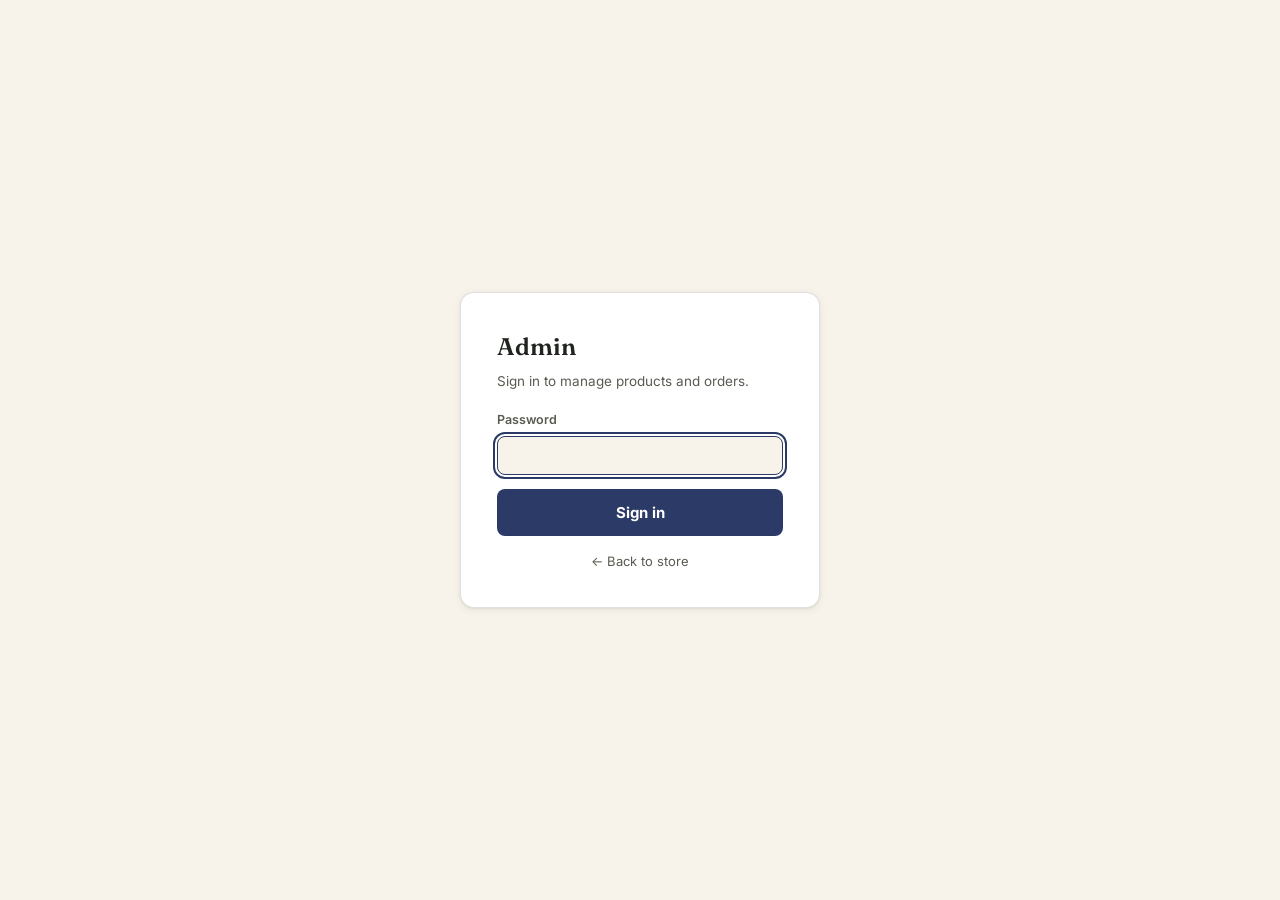
==== admin.html @ 57b784b7 "Add files via upload" ====
<!DOCTYPE html>
<html lang="en">
<head>
<meta charset="UTF-8">
<meta name="viewport" content="width=device-width, initial-scale=1.0">
<title>MS-Shoppy</title>
<link rel="stylesheet" href="assets/css/style.css">
<link rel="stylesheet" href="assets/css/admin.css">
</head>
<body class="admin-body">

<!-- Login screen -->
<div class="login-screen" id="loginScreen">
  <div class="login-card">
    <span class="login-mark">Admin</span>
    <p class="login-sub">Sign in to manage products and orders.</p>
    <div class="form-error" id="loginError"></div>
    <form id="loginForm">
      <div class="field">
        <label for="adminPassword">Password</label>
        <input type="password" id="adminPassword" required autofocus>
      </div>
      <button type="submit" class="checkout-btn" id="loginBtn">Sign in</button>
    </form>
    <a class="back-link" href="index.html">&larr; Back to store</a>
  </div>
</div>

<!-- Admin dashboard -->
<div class="admin-wrap" id="adminWrap" style="display:none;">
  <header class="admin-header">
    <div class="container admin-header-inner">
      <span class="brand-mark">Admin panel</span>
      <div class="admin-header-actions">
        <a href="index.html" target="_blank" class="ghost-btn">View store</a>
        <button class="ghost-btn" id="logoutBtn">Log out</button>
      </div>
    </div>
  </header>

  <nav class="admin-tabs container">
    <button class="tab-btn active" data-tab="products">Products</button>
    <button class="tab-btn" data-tab="orders">Orders</button>
    <button class="tab-btn" data-tab="gallery">Gallery</button>
    <button class="tab-btn" data-tab="banners">Banners</button>
    <button class="tab-btn" data-tab="settings">Delivery</button>
  </nav>

  <main class="container admin-main">

    <!-- Products tab -->
    <section id="tab-products" class="tab-panel active">
      <div class="panel-head">
        <h2>Products</h2>
        <button class="primary-btn" id="newProductBtn">+ Add product</button>
      </div>
      <div id="productsTableWrap">
        <div class="loading-state">Loading products…</div>
      </div>
    </section>

    <!-- Orders tab -->
    <section id="tab-orders" class="tab-panel">
      <div class="panel-head">
        <h2>Orders</h2>
        <div class="stats-row" id="orderStats"></div>
      </div>
      <div id="ordersTableWrap">
        <div class="loading-state">Loading orders…</div>
      </div>
    </section>

    <!-- Gallery tab -->
    <section id="tab-gallery" class="tab-panel">
      <div class="panel-head">
        <h2>Gallery</h2>
        <button class="primary-btn" id="newGalleryBtn">+ Add photo</button>
      </div>
      <p class="panel-note">Photos shown here appear in a gallery section on your storefront.</p>
      <div id="galleryAdminWrap">
        <div class="loading-state">Loading gallery…</div>
      </div>
    </section>

    <!-- Banners tab -->
    <section id="tab-banners" class="tab-panel">
      <div class="panel-head">
        <h2>Banners</h2>
        <button class="primary-btn" id="newBannerBtn">+ Add banner</button>
      </div>
      <p class="panel-note">Banners auto-scroll at the top of your storefront. Add an optional link to open when tapped.</p>
      <div id="bannerAdminWrap">
        <div class="loading-state">Loading banners…</div>
      </div>
    </section>

    <!-- Settings tab -->
    <section id="tab-settings" class="tab-panel">
      <div class="panel-head">
        <h2>Delivery charges</h2>
      </div>
      <div class="settings-card">
        <div class="form-error" id="settingsError"></div>
        <form id="settingsForm">
          <div class="field">
            <label for="deliveryCharge">Delivery charge (₹)</label>
            <input type="number" id="deliveryCharge" min="0" step="1" required>
          </div>
          <div class="field">
            <label for="freeDeliveryThreshold">Free delivery above order value (₹)</label>
            <input type="number" id="freeDeliveryThreshold" min="0" step="1" required>
            <div class="field-hint">Set to 0 if you never want to waive delivery charges.</div>
          </div>
          <button type="submit" class="checkout-btn" id="saveSettingsBtn">Save delivery settings</button>
        </form>
      </div>
    </section>

  </main>
</div>

<!-- Product editor modal -->
<div class="modal" id="productModal">
  <div class="modal-card">
    <h2 id="productModalTitle">Add product</h2>
    <div class="form-error" id="productError"></div>
    <form id="productForm">
      <input type="hidden" id="prodId">
      <div class="field">
        <label for="prodName">Product name</label>
        <input type="text" id="prodName" required>
      </div>
      <div class="field">
        <label for="prodDescription">Description</label>
        <textarea id="prodDescription" rows="2"></textarea>
      </div>
      <div class="field-row">
        <div class="field">
          <label for="prodPrice">Price (₹)</label>
          <input type="number" id="prodPrice" min="0" step="0.01" required>
        </div>
        <div class="field">
          <label for="prodStock">Stock quantity</label>
          <input type="number" id="prodStock" min="0" step="1" value="0" required>
        </div>
      </div>
      <div class="field-row">
        <div class="field">
          <label for="prodDiscount">Discount (%)</label>
          <input type="number" id="prodDiscount" min="0" max="95" step="1" value="0">
          <div class="field-hint">Storefront shows the original price struck through with the discounted price.</div>
        </div>
        <div class="field">
          <label for="prodCategory">Category</label>
          <input type="text" id="prodCategory" placeholder="e.g. Snacks">
        </div>
      </div>
      <div class="field">
        <label for="prodVideoUrl">Video URL (YouTube / Instagram, optional)</label>
        <input type="url" id="prodVideoUrl" placeholder="https://youtube.com/watch?v=...">
        <div class="field-hint">YouTube links play inline; other links (e.g. Instagram) open in a new tab.</div>
      </div>
      <div class="field">
        <label for="prodImage">Product image</label>
        <input type="file" id="prodImage" accept="image/*">
        <div id="imagePreviewWrap"></div>
      </div>
      <div class="field checkbox-field">
        <label><input type="checkbox" id="prodActive" checked> Visible in store</label>
      </div>
      <button type="submit" class="checkout-btn" id="saveProductBtn">Save product</button>
    </form>
  </div>
</div>

<!-- Gallery photo modal -->
<div class="modal" id="galleryModal">
  <div class="modal-card">
    <h2>Add gallery photo</h2>
    <div class="form-error" id="galleryError"></div>
    <form id="galleryForm">
      <div class="field">
        <label for="galleryImage">Photo</label>
        <input type="file" id="galleryImage" accept="image/*" required>
        <div id="galleryPreviewWrap"></div>
      </div>
      <div class="field">
        <label for="galleryCaption">Caption (optional)</label>
        <input type="text" id="galleryCaption" placeholder="e.g. Our Diwali collection">
      </div>
      <button type="submit" class="checkout-btn" id="saveGalleryBtn">Add photo</button>
    </form>
  </div>
</div>

<!-- Banner modal -->
<div class="modal" id="bannerModal">
  <div class="modal-card">
    <h2>Add banner</h2>
    <div class="form-error" id="bannerError"></div>
    <form id="bannerForm">
      <div class="field">
        <label for="bannerImage">Banner image (wide, e.g. 1600×500px)</label>
        <input type="file" id="bannerImage" accept="image/*" required>
        <div id="bannerPreviewWrap"></div>
      </div>
      <div class="field">
        <label for="bannerLink">Link URL (optional)</label>
        <input type="url" id="bannerLink" placeholder="https://...">
      </div>
      <button type="submit" class="checkout-btn" id="saveBannerBtn">Add banner</button>
    </form>
  </div>
</div>

<div class="toast" id="toast"></div>

<script src="assets/js/config.js"></script>
<script src="assets/js/api.js"></script>
<script src="assets/js/admin.js"></script>
</body>
</html>
---- assets/css/style.css ----
@import url('https://fonts.googleapis.com/css2?family=Fraunces:opsz,wght@9..144,400;9..144,500;9..144,600;9..144,700&family=Inter:wght@400;500;600;700&family=IBM+Plex+Mono:wght@400;500&display=swap');

:root {
  --paper: #F7F3EA;
  --paper-raised: #FFFFFF;
  --ink: #20241F;
  --ink-soft: #5B5B52;
  --indigo: #2B3A67;
  --indigo-deep: #1D2947;
  --marigold: #E8963A;
  --marigold-deep: #C97A22;
  --sage: #6F8F6B;
  --terracotta: #B4532A;
  --line: rgba(32, 36, 31, 0.14);

  --font-display: 'Fraunces', serif;
  --font-body: 'Inter', sans-serif;
  --font-mono: 'IBM Plex Mono', monospace;

  --radius: 10px;
  --shadow: 0 2px 10px rgba(32, 36, 31, 0.06), 0 1px 2px rgba(32, 36, 31, 0.08);
  --shadow-lift: 0 12px 30px rgba(32, 36, 31, 0.14);
}

* { box-sizing: border-box; }

html { scroll-behavior: smooth; }

body {
  margin: 0;
  background: var(--paper);
  color: var(--ink);
  font-family: var(--font-body);
  line-height: 1.5;
  -webkit-font-smoothing: antialiased;
}

img { max-width: 100%; display: block; }

a { color: inherit; }

button {
  font-family: inherit;
  cursor: pointer;
  border: none;
}

:focus-visible {
  outline: 2px solid var(--indigo);
  outline-offset: 2px;
}

.container {
  max-width: 1180px;
  margin: 0 auto;
  padding: 0 24px;
}

/* ---------- Header ---------- */
.site-header {
  position: sticky;
  top: 0;
  z-index: 40;
  background: var(--paper);
  border-bottom: 1px solid var(--line);
}

.site-header .container {
  display: flex;
  align-items: center;
  justify-content: space-between;
  padding-top: 18px;
  padding-bottom: 18px;
  gap: 20px;
}

.brand {
  display: flex;
  flex-direction: column;
  gap: 2px;
}

.brand-mark {
  font-family: var(--font-display);
  font-size: 26px;
  font-weight: 600;
  letter-spacing: -0.01em;
}

.brand-tag {
  font-size: 12.5px;
  color: var(--ink-soft);
  letter-spacing: 0.01em;
}

.header-actions {
  display: flex;
  align-items: center;
  gap: 14px;
}

.search-box {
  display: flex;
  align-items: center;
  background: var(--paper-raised);
  border: 1px solid var(--line);
  border-radius: 999px;
  padding: 8px 16px;
  min-width: 220px;
}

.search-box input {
  border: none;
  background: transparent;
  outline: none;
  font-family: var(--font-body);
  font-size: 14px;
  width: 100%;
  color: var(--ink);
}

.cart-button {
  position: relative;
  display: flex;
  align-items: center;
  gap: 8px;
  background: #2A55E5;
  color: #fff;
  padding: 10px 18px;
  border-radius: 999px;
  font-weight: 600;
  font-size: 14px;
  transition: background 0.15s ease;
}

.cart-button:hover { background: var(--#2A55E5); }

.cart-count {
  background: #ffff00;
  color: var(--indigo-deep);
  font-family: var(--font-mono);
  font-size: 12px;
  padding: 1px 7px;
  border-radius: 999px;
  min-width: 20px;
  text-align: center;
}

/* ---------- Hero ---------- */
.hero {
  border-bottom: 1px solid var(--line);
  padding: 56px 0 40px;
}

.hero-eyebrow {
  font-family: var(--font-mono);
  font-size: 12px;
  letter-spacing: 0.08em;
  text-transform: uppercase;
  color: var(--marigold-deep);
  display: inline-flex;
  align-items: center;
  gap: 8px;
  margin-bottom: 14px;
}

.hero-eyebrow::before {
  content: '';
  width: 7px;
  height: 7px;
  border-radius: 50%;
  background: var(--sage);
  display: inline-block;
}

.hero h1 {
  font-family: var(--font-display);
  font-size: clamp(32px, 5vw, 52px);
  line-height: 1.05;
  margin: 0 0 14px;
  max-width: 720px;
  font-weight: 600;
}

.hero p {
  color: var(--ink-soft);
  font-size: 16px;
  max-width: 520px;
  margin: 0;
}

/* ---------- Category chips ---------- */
.category-row {
  display: flex;
  gap: 10px;
  flex-wrap: wrap;
  padding: 24px 0 8px;
}

.chip {
  background: var(--paper-raised);
  border: 1px solid var(--line);
  padding: 7px 16px;
  border-radius: 999px;
  font-size: 13.5px;
  font-weight: 500;
  color: var(--ink-soft);
  transition: all 0.15s ease;
}

.chip.active,
.chip:hover {
  background: var(--indigo);
  color: #fff;
  border-color: var(--indigo);
}

/* ---------- Product grid ---------- */
.product-grid {
  display: grid;
  grid-template-columns: repeat(auto-fill, minmax(230px, 1fr));
  gap: 22px;
  padding: 28px 0 64px;
}

.product-card {
  background: var(--paper-raised);
  border: 1px solid var(--line);
  border-radius: var(--radius);
  overflow: hidden;
  display: flex;
  flex-direction: column;
  transition: transform 0.18s ease, box-shadow 0.18s ease;
}

.product-card:hover {
  transform: translateY(-3px);
  box-shadow: var(--shadow-lift);
}

.product-thumb {
  aspect-ratio: 1 / 1;
  background: #EFEAE0;
  display: flex;
  align-items: center;
  justify-content: center;
  overflow: hidden;
}

.product-thumb img { width: 100%; height: 100%; object-fit: cover; }

.product-thumb .placeholder {
  font-family: var(--font-display);
  font-size: 40px;
  color: var(--ink-soft);
  opacity: 0.4;
}

.product-body {
  padding: 14px 16px 16px;
  display: flex;
  flex-direction: column;
  gap: 8px;
  flex: 1;
}

.product-category {
  font-family: var(--font-mono);
  font-size: 10.5px;
  letter-spacing: 0.06em;
  text-transform: uppercase;
  color: var(--ink-soft);
}

.product-name {
  font-family: var(--font-display);
  font-size: 17px;
  font-weight: 600;
  line-height: 1.25;
}

.product-desc {
  font-size: 13px;
  color: var(--ink-soft);
  flex: 1;
  display: -webkit-box;
  -webkit-line-clamp: 2;
  -webkit-box-orient: vertical;
  overflow: hidden;
}

.product-footer {
  display: flex;
  align-items: center;
  justify-content: space-between;
  margin-top: 4px;
}

.product-price {
  font-family: var(--font-mono);
  font-weight: 600;
  font-size: 15.5px;
}

.add-btn {
  background: var(--indigo);
  color: #fff;
  padding: 8px 14px;
  border-radius: 8px;
  font-size: 13px;
  font-weight: 600;
}

.add-btn:hover { background: var(--indigo-deep); }

.add-btn:disabled {
  background: #C9C4B8;
  cursor: not-allowed;
}

.stock-flag {
  font-family: var(--font-mono);
  font-size: 11px;
  color: var(--terracotta);
}

.empty-state, .loading-state {
  text-align: center;
  padding: 60px 20px;
  color: var(--ink-soft);
  font-family: var(--font-display);
  font-size: 18px;
  grid-column: 1 / -1;
}

/* ---------- Cart drawer ---------- */
.overlay {
  position: fixed;
  inset: 0;
  background: rgba(29, 27, 22, 0.42);
  opacity: 0;
  pointer-events: none;
  transition: opacity 0.2s ease;
  z-index: 50;
}

.overlay.open { opacity: 1; pointer-events: auto; }

.drawer {
  position: fixed;
  top: 0;
  right: 0;
  height: 100%;
  width: min(420px, 100%);
  background: var(--paper);
  transform: translateX(100%);
  transition: transform 0.25s ease;
  z-index: 51;
  display: flex;
  flex-direction: column;
  box-shadow: -12px 0 30px rgba(0,0,0,0.15);
}

.drawer.open { transform: translateX(0); }

.drawer-header {
  padding: 22px 24px;
  border-bottom: 1px solid var(--line);
  display: flex;
  align-items: center;
  justify-content: space-between;
}

.drawer-header h2 {
  font-family: var(--font-display);
  font-size: 20px;
  margin: 0;
}

.drawer-close {
  background: none;
  font-size: 22px;
  color: var(--ink-soft);
  line-height: 1;
}

.drawer-body {
  flex: 1;
  overflow-y: auto;
  padding: 16px 24px;
}

.cart-item {
  display: flex;
  gap: 12px;
  padding: 14px 0;
  border-bottom: 1px solid var(--line);
}

.cart-item img {
  width: 56px;
  height: 56px;
  border-radius: 8px;
  object-fit: cover;
  background: #EFEAE0;
}

.cart-item-info { flex: 1; }

.cart-item-name { font-weight: 600; font-size: 14px; margin-bottom: 2px; }

.cart-item-price { font-family: var(--font-mono); font-size: 12.5px; color: var(--ink-soft); }

.qty-control {
  display: flex;
  align-items: center;
  gap: 10px;
  margin-top: 8px;
}

.qty-control button {
  width: 24px;
  height: 24px;
  border-radius: 6px;
  background: var(--paper-raised);
  border: 1px solid var(--line);
  font-size: 14px;
  display: flex;
  align-items: center;
  justify-content: center;
}

.qty-control span { font-family: var(--font-mono); font-size: 13px; min-width: 16px; text-align: center; }

.remove-link {
  background: none;
  color: var(--terracotta);
  font-size: 12px;
  text-decoration: underline;
  margin-left: auto;
  align-self: center;
}

.drawer-footer {
  border-top: 1px solid var(--line);
  padding: 18px 24px 24px;
}

.subtotal-row {
  display: flex;
  justify-content: space-between;
  font-size: 15px;
  margin-bottom: 14px;
}

.subtotal-row strong { font-family: var(--font-mono); font-size: 17px; }

.checkout-btn {
  width: 100%;
  background: var(--indigo);
  color: #fff;
  padding: 14px;
  border-radius: 8px;
  font-weight: 700;
  font-size: 15px;
}

.checkout-btn:hover { background: var(--indigo-deep); }

.checkout-btn:disabled { background: #C9C4B8; cursor: not-allowed; }

.empty-cart {
  text-align: center;
  padding: 60px 10px;
  color: var(--ink-soft);
}

/* ---------- Modal (checkout / confirmation) ---------- */
.modal {
  position: fixed;
  inset: 0;
  z-index: 60;
  display: flex;
  align-items: center;
  justify-content: center;
  padding: 20px;
  background: rgba(29, 27, 22, 0.5);
  opacity: 0;
  pointer-events: none;
  transition: opacity 0.2s ease;
}

.modal.open { opacity: 1; pointer-events: auto; }

.modal-card {
  background: var(--paper-raised);
  border-radius: 14px;
  max-width: 480px;
  width: 100%;
  max-height: 88vh;
  overflow-y: auto;
  padding: 28px;
  transform: translateY(10px);
  transition: transform 0.2s ease;
}

.modal.open .modal-card { transform: translateY(0); }

.modal-card h2 {
  font-family: var(--font-display);
  font-size: 22px;
  margin: 0 0 4px;
}

.modal-sub {
  color: var(--ink-soft);
  font-size: 13.5px;
  margin: 0 0 20px;
}

.field {
  margin-bottom: 14px;
}

.field label {
  display: block;
  font-size: 12.5px;
  font-weight: 600;
  margin-bottom: 6px;
  color: var(--ink-soft);
}

.field input,
.field textarea,
.field select {
  width: 100%;
  padding: 10px 12px;
  border: 1px solid var(--line);
  border-radius: 8px;
  font-family: var(--font-body);
  font-size: 14px;
  background: var(--paper);
  color: var(--ink);
}

.field input:focus,
.field textarea:focus,
.field select:focus {
  border-color: var(--indigo);
}

.field-row { display: flex; gap: 12px; }
.field-row .field { flex: 1; }

.field-error {
  color: var(--terracotta);
  font-size: 12px;
  margin-top: 4px;
  display: none;
}

.field.invalid input,
.field.invalid textarea { border-color: var(--terracotta); }

.field.invalid .field-error { display: block; }

.cod-note {
  background: #EFF3EC;
  border: 1px solid rgba(111, 143, 107, 0.35);
  color: #3E5A3B;
  font-size: 12.5px;
  padding: 10px 12px;
  border-radius: 8px;
  margin-bottom: 16px;
}

.form-error {
  color: var(--terracotta);
  font-size: 13px;
  margin-bottom: 12px;
  display: none;
}

.form-error.show { display: block; }

/* ---------- Receipt / confirmation ---------- */
.receipt {
  background: var(--paper);
  border-radius: 10px;
  padding: 22px 20px;
  position: relative;
  font-family: var(--font-mono);
}

.receipt::before,
.receipt::after {
  content: '';
  position: absolute;
  left: 0; right: 0;
  height: 10px;
  background-image: radial-gradient(circle, var(--paper-raised) 5px, transparent 5.5px);
  background-size: 16px 16px;
  background-repeat: repeat-x;
}

.receipt::before { top: -6px; }
.receipt::after { bottom: -6px; transform: rotate(180deg); }

.receipt-head {
  text-align: center;
  margin-bottom: 14px;
}

.receipt-head .stamp {
  display: inline-block;
  border: 2px solid var(--sage);
  color: var(--sage);
  font-weight: 700;
  font-size: 12px;
  letter-spacing: 0.08em;
  padding: 4px 10px;
  border-radius: 4px;
  transform: rotate(-2deg);
  margin-bottom: 8px;
}

.receipt-head .order-id { font-size: 19px; font-weight: 600; }

.receipt-divider {
  border-top: 1px dashed var(--line);
  margin: 14px 0;
}

.receipt-row {
  display: flex;
  justify-content: space-between;
  font-size: 13px;
  margin-bottom: 6px;
}

.receipt-row.total { font-weight: 700; font-size: 14.5px; }

.receipt-note {
  font-family: var(--font-body);
  font-size: 12.5px;
  color: var(--ink-soft);
  text-align: center;
  margin-top: 14px;
}

.continue-btn {
  width: 100%;
  margin-top: 20px;
  background: var(--indigo);
  color: #fff;
  padding: 12px;
  border-radius: 8px;
  font-weight: 700;
  font-family: var(--font-body);
}

/* ---------- Footer ---------- */
.site-footer {
  border-top: 1px solid var(--line);
  padding: 28px 0;
  color: var(--ink-soft);
  font-size: 13px;
  display: flex;
  justify-content: space-between;
  flex-wrap: wrap;
  gap: 10px;
}

.site-footer a { color: var(--ink-soft); }
.social-icons{
    display:flex;
    justify-content:center;
    align-items:center;
    gap:18px;
    margin-top:20px;
}
.site-footer .social-icons{
    display:flex;
    align-items:center;
    justify-content:center;
    gap:16px;
}

.site-footer .social-icons a{
    width:45px;
    height:45px;
    display:flex;
    align-items:center;
    justify-content:center;
    border-radius:50%;
    text-decoration:none;
    background:#fff;
    font-size:22px;
    border:1px solid rgba(0,0,0,.1);
    box-shadow:0 4px 10px rgba(0,0,0,.15);
    transition:all .3s ease;
}

/* Brand colors */
.site-footer .social-icons .whatsapp{
    color:#25D366;
}

.site-footer .social-icons .instagram{
    color:#E4405F;
}

.site-footer .social-icons .youtube{
    color:#FF0000;
}

/* Hover */
.site-footer .social-icons .whatsapp:hover{
    background:#25D366;
    color:#fff;
    transform:translateY(-4px);
}

.site-footer .social-icons .instagram:hover{
    background:#E4405F;
    color:#fff;
    transform:translateY(-4px);
}

.site-footer .social-icons .youtube:hover{
    background:#FF0000;
    color:#fff;
    transform:translateY(-4px);
}

/* ---------- Toast ---------- */
.toast {
  position: fixed;
  bottom: 24px;
  left: 50%;
  transform: translateX(-50%) translateY(20px);
  background: var(--ink);
  color: var(--paper);
  padding: 12px 20px;
  border-radius: 8px;
  font-size: 13.5px;
  opacity: 0;
  pointer-events: none;
  transition: all 0.25s ease;
  z-index: 70;
}

.toast.show { opacity: 1; transform: translateX(-50%) translateY(0); }

/* ---------- Banner carousel ---------- */
.banner-carousel {
  position: relative;
  width: 100%;
  aspect-ratio: 16 / 5;
  max-height: 420px;
  overflow: hidden;
  background: #EFEAE0;
}

.banner-track {
  display: flex;
  height: 100%;
  transition: transform 0.5s ease;
}

.banner-slide {
  flex: 0 0 100%;
  height: 100%;
  position: relative;
}

.banner-slide img {
  width: 100%;
  height: 100%;
  object-fit: cover;
  cursor: pointer;
}

.banner-slide a { display: block; height: 100%; }

.banner-dots {
  position: absolute;
  bottom: 14px;
  left: 50%;
  transform: translateX(-50%);
  display: flex;
  gap: 8px;
  z-index: 2;
}

.banner-dot {
  width: 8px;
  height: 8px;
  border-radius: 50%;
  background: rgba(255,255,255,0.55);
  border: none;
  padding: 0;
  cursor: pointer;
}

.banner-dot.active { background: #fff; }

.banner-arrow {
  position: absolute;
  top: 50%;
  transform: translateY(-50%);
  background: rgba(32,36,31,0.35);
  color: #fff;
  border: none;
  width: 34px;
  height: 34px;
  border-radius: 50%;
  font-size: 13px;
  display: flex;
  align-items: center;
  justify-content: center;
  cursor: pointer;
  z-index: 2;
}

.banner-arrow-prev { left: 14px; }
.banner-arrow-next { right: 14px; }
.banner-arrow:hover { background: rgba(32,36,31,0.6); }

@media (max-width: 640px) {
  .banner-carousel { aspect-ratio: 16 / 9; }
  .banner-arrow { width: 28px; height: 28px; font-size: 11px; }
}

/* ---------- Gallery ---------- */
.section-heading {
  font-family: var(--font-display);
  font-size: 24px;
  font-weight: 600;
  margin: 8px 0 18px;
}

.gallery-section { padding: 12px 0 56px; }

.gallery-grid {
  display: grid;
  grid-template-columns: repeat(auto-fill, minmax(160px, 1fr));
  gap: 14px;
}

.gallery-item {
  aspect-ratio: 1 / 1;
  border-radius: var(--radius);
  overflow: hidden;
  background: #EFEAE0;
  border: 1px solid var(--line);
  cursor: pointer;
}

.gallery-item img {
  width: 100%;
  height: 100%;
  object-fit: cover;
  transition: transform 0.25s ease;
}

.gallery-item:hover img { transform: scale(1.05); }

/* ---------- Lightbox / video modal ---------- */
.lightbox-card, .video-card {
  background: transparent;
  padding: 0;
  max-width: 720px;
  position: relative;
  box-shadow: none;
}

.lightbox-card img {
  width: 100%;
  border-radius: 10px;
  max-height: 78vh;
  object-fit: contain;
  background: #000;
}

.lightbox-caption {
  color: #fff;
  text-align: center;
  font-size: 13.5px;
  margin-top: 10px;
}

.lightbox-close {
  position: absolute;
  top: -6px;
  right: -6px;
  background: #fff;
  border-radius: 50%;
  width: 32px;
  height: 32px;
  font-size: 20px;
  z-index: 2;
  box-shadow: var(--shadow);
}

.video-embed-wrap {
  position: relative;
  width: 100%;
  padding-top: 56.25%;
  border-radius: 10px;
  overflow: hidden;
  background: #000;
}

.video-embed-wrap iframe {
  position: absolute;
  inset: 0;
  width: 100%;
  height: 100%;
  border: none;
}

/* ---------- Discount pricing ---------- */
.price-row {
  display: flex;
  align-items: baseline;
  gap: 8px;
  flex-wrap: wrap;
}

.price-original {
  font-family: var(--font-mono);
  font-size: 12.5px;
  color: var(--ink-soft);
  text-decoration: line-through;
}

.price-discounted {
  font-family: var(--font-mono);
  font-weight: 700;
  font-size: 15.5px;
  color: var(--terracotta);
}

.discount-badge {
  font-family: var(--font-mono);
  font-size: 10.5px;
  font-weight: 700;
  background: var(--terracotta);
  color: #fff;
  padding: 2px 7px;
  border-radius: 5px;
}

.video-badge {
  position: absolute;
  top: 8px;
  right: 8px;
  background: rgba(32,36,31,0.65);
  color: #fff;
  border: none;
  width: 30px;
  height: 30px;
  border-radius: 50%;
  display: flex;
  align-items: center;
  justify-content: center;
  font-size: 13px;
  cursor: pointer;
  z-index: 2;
}

.video-badge:hover { background: var(--indigo); }

.product-thumb { position: relative; }

/* ---------- Delivery / cart total rows ---------- */
.delivery-row, .grand-total-row {
  font-size: 13.5px;
  color: var(--ink-soft);
}

.grand-total-row {
  color: var(--ink);
  font-weight: 700;
  border-top: 1px dashed var(--line);
  padding-top: 10px;
  margin-top: 4px;
}

.grand-total-row strong { font-family: var(--font-mono); font-size: 16px; }

.free-delivery-note {
  font-size: 12px;
  color: var(--sage);
  margin: -6px 0 14px;
}

@media (max-width: 640px) {
  .search-box { display: none; }
  .site-header .container { gap: 10px; }
}
---- assets/css/admin.css ----
.admin-body { background: var(--paper); }

/* ---------- Login ---------- */
.login-screen {
  min-height: 100vh;
  display: flex;
  align-items: center;
  justify-content: center;
  padding: 20px;
}

.login-card {
  background: var(--paper-raised);
  border: 1px solid var(--line);
  border-radius: 14px;
  padding: 36px;
  max-width: 360px;
  width: 100%;
  box-shadow: var(--shadow);
}

.login-mark {
  font-family: var(--font-display);
  font-size: 24px;
  font-weight: 600;
}

.login-sub {
  color: var(--ink-soft);
  font-size: 13.5px;
  margin: 6px 0 20px;
}

.back-link {
  display: block;
  text-align: center;
  margin-top: 16px;
  font-size: 13px;
  color: var(--ink-soft);
  text-decoration: none;
}

/* ---------- Admin shell ---------- */
.admin-header {
  border-bottom: 1px solid var(--line);
  background: var(--paper-raised);
}

.admin-header-inner {
  display: flex;
  align-items: center;
  justify-content: space-between;
  padding: 16px 24px;
}

.admin-header-actions { display: flex; gap: 10px; }

.ghost-btn {
  background: transparent;
  border: 1px solid var(--line);
  padding: 8px 14px;
  border-radius: 8px;
  font-size: 13px;
  font-weight: 600;
  text-decoration: none;
  color: var(--ink);
}

.ghost-btn:hover { border-color: var(--indigo); color: var(--indigo); }

.admin-tabs {
  display: flex;
  gap: 6px;
  padding-top: 18px;
}

.tab-btn {
  background: transparent;
  padding: 10px 18px;
  border-radius: 8px 8px 0 0;
  font-weight: 600;
  font-size: 14px;
  color: var(--ink-soft);
}

.tab-btn.active {
  background: var(--paper-raised);
  color: var(--indigo);
  border: 1px solid var(--line);
  border-bottom-color: var(--paper-raised);
  margin-bottom: -1px;
}

.admin-main {
  padding: 24px;
  background: var(--paper-raised);
  border: 1px solid var(--line);
  border-radius: 0 10px 10px 10px;
  margin-top: -1px;
  min-height: 60vh;
}

.tab-panel { display: none; }
.tab-panel.active { display: block; }

.panel-head {
  display: flex;
  align-items: center;
  justify-content: space-between;
  margin-bottom: 20px;
  flex-wrap: wrap;
  gap: 12px;
}

.panel-head h2 {
  font-family: var(--font-display);
  font-size: 22px;
  margin: 0;
}

.primary-btn {
  background: var(--indigo);
  color: #fff;
  padding: 10px 18px;
  border-radius: 8px;
  font-weight: 600;
  font-size: 13.5px;
}

.primary-btn:hover { background: var(--indigo-deep); }

.stats-row { display: flex; gap: 10px; flex-wrap: wrap; }

.stat-pill {
  background: var(--paper);
  border: 1px solid var(--line);
  padding: 6px 14px;
  border-radius: 999px;
  font-size: 12.5px;
  font-family: var(--font-mono);
}

/* ---------- Tables ---------- */
.data-table {
  width: 100%;
  border-collapse: collapse;
  font-size: 13.5px;
}

.data-table th {
  text-align: left;
  font-size: 11.5px;
  text-transform: uppercase;
  letter-spacing: 0.05em;
  color: var(--ink-soft);
  padding: 10px 12px;
  border-bottom: 1px solid var(--line);
}

.data-table td {
  padding: 12px;
  border-bottom: 1px solid var(--line);
  vertical-align: middle;
}

.data-table tr:last-child td { border-bottom: none; }

.table-thumb {
  width: 42px;
  height: 42px;
  border-radius: 6px;
  object-fit: cover;
  background: #EFEAE0;
}

.table-actions { display: flex; gap: 8px; }

.icon-btn {
  background: var(--paper);
  border: 1px solid var(--line);
  padding: 6px 12px;
  border-radius: 6px;
  font-size: 12px;
  font-weight: 600;
}

.icon-btn:hover { border-color: var(--indigo); color: var(--indigo); }

.icon-btn.danger:hover { border-color: var(--terracotta); color: var(--terracotta); }

.badge {
  display: inline-block;
  padding: 3px 10px;
  border-radius: 999px;
  font-size: 11.5px;
  font-weight: 600;
  font-family: var(--font-mono);
}

.badge.active { background: rgba(111,143,107,0.15); color: var(--sage); }
.badge.inactive { background: rgba(180,83,42,0.12); color: var(--terracotta); }

.status-select {
  padding: 6px 10px;
  border-radius: 6px;
  border: 1px solid var(--line);
  font-size: 12.5px;
  font-family: var(--font-body);
  background: var(--paper);
}

.status-select.Pending { color: var(--marigold-deep); }
.status-select.Confirmed { color: var(--indigo); }
.status-select.Delivered { color: var(--sage); }
.status-select.Cancelled { color: var(--terracotta); }

.order-items-cell {
  font-size: 12px;
  color: var(--ink-soft);
  max-width: 220px;
}

.checkbox-field label {
  display: flex;
  align-items: center;
  gap: 8px;
  font-weight: 500;
  color: var(--ink);
}

.checkbox-field input { width: auto; }

#imagePreviewWrap { margin-top: 10px; }

#imagePreviewWrap img {
  width: 90px;
  height: 90px;
  object-fit: cover;
  border-radius: 8px;
  border: 1px solid var(--line);
}

@media (max-width: 720px) {
  .data-table { display: block; overflow-x: auto; white-space: nowrap; }
}

/* ---------- Panel notes / field hints ---------- */
.panel-note {
  color: var(--ink-soft);
  font-size: 13px;
  margin: -10px 0 18px;
}

.field-hint {
  color: var(--ink-soft);
  font-size: 11.5px;
  margin-top: 5px;
}

/* ---------- Settings ---------- */
.settings-card {
  max-width: 420px;
}

/* ---------- Gallery / banner admin grids ---------- */
.media-admin-grid {
  display: grid;
  grid-template-columns: repeat(auto-fill, minmax(150px, 1fr));
  gap: 16px;
}

.media-admin-item {
  border: 1px solid var(--line);
  border-radius: 10px;
  overflow: hidden;
  background: var(--paper);
  position: relative;
}

.media-admin-item img {
  width: 100%;
  aspect-ratio: 1 / 1;
  object-fit: cover;
  display: block;
}

.banner-admin-item img { aspect-ratio: 16 / 6; }

.media-admin-caption {
  padding: 8px 10px;
  font-size: 12px;
  color: var(--ink-soft);
}

.media-admin-actions {
  display: flex;
  gap: 6px;
  padding: 0 10px 10px;
}

.media-admin-actions .icon-btn { flex: 1; }
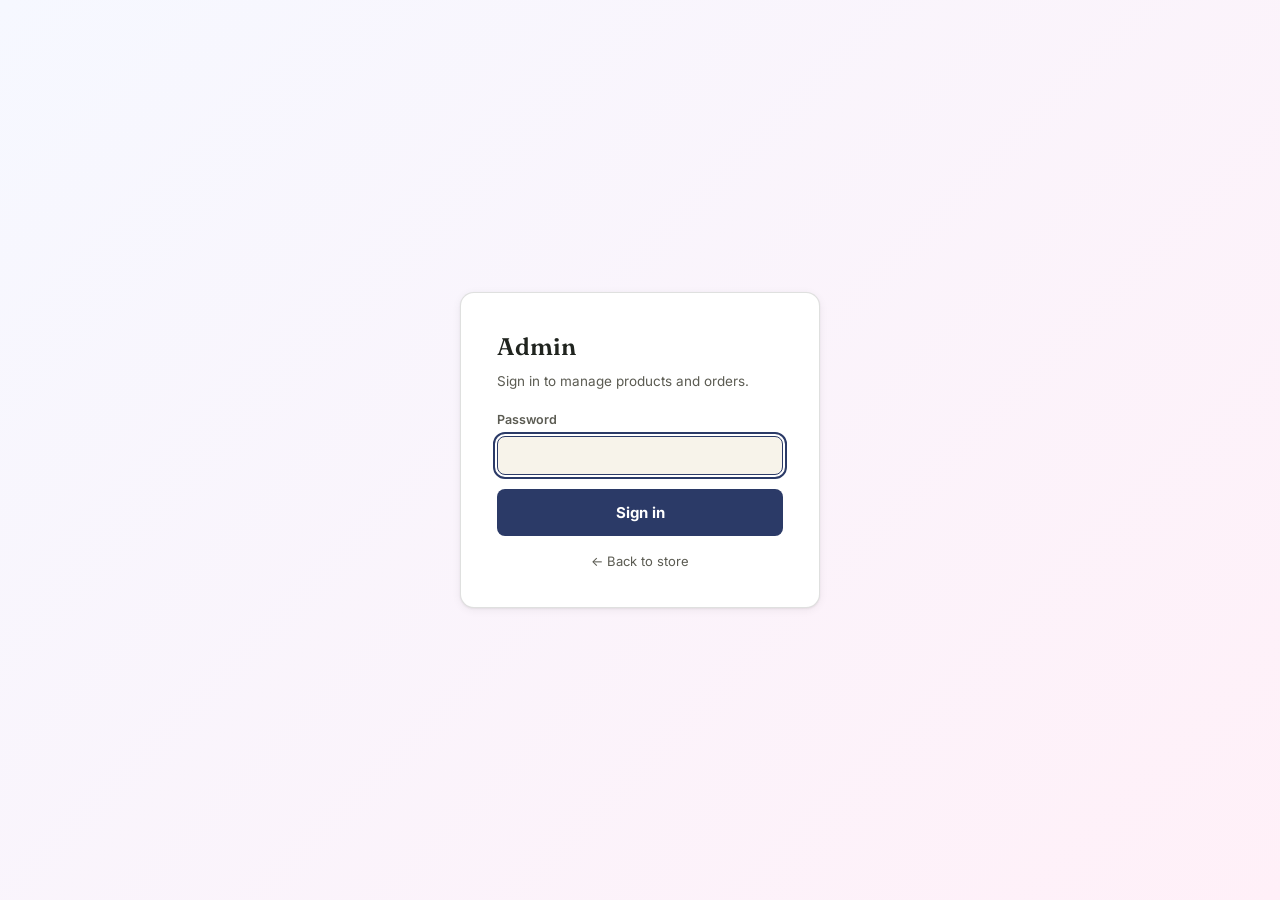
==== commit dc301f4d: "admin.html" ====
--- a/admin.html
+++ b/admin.html
@@ -155,12 +155,12 @@
           <input type="text" id="prodCategory" placeholder="e.g. Snacks">
         </div>
       </div>
-      <div class="field">
+     <!-- <div class="field">
         <label for="prodVideoUrl">Video URL (YouTube / Instagram, optional)</label>
         <input type="url" id="prodVideoUrl" placeholder="https://youtube.com/watch?v=...">
         <div class="field-hint">YouTube links play inline; other links (e.g. Instagram) open in a new tab.</div>
       </div>
-      <div class="field">
+      <div class="field">-->
         <label for="prodImage">Product image</label>
         <input type="file" id="prodImage" accept="image/*">
         <div id="imagePreviewWrap"></div>
@@ -204,10 +204,10 @@
         <input type="file" id="bannerImage" accept="image/*" required>
         <div id="bannerPreviewWrap"></div>
       </div>
-      <div class="field">
+      <!--<div class="field">
         <label for="bannerLink">Link URL (optional)</label>
         <input type="url" id="bannerLink" placeholder="https://...">
-      </div>
+      </div>-->
       <button type="submit" class="checkout-btn" id="saveBannerBtn">Add banner</button>
     </form>
   </div>
--- a/assets/css/admin.css
+++ b/assets/css/admin.css
@@ -1,4 +1,4 @@
-.admin-body { background: var(--paper); }
+.admin-body { background:linear-gradient(135deg,#F6F8FF,#FFF0F8); }
 
 /* ---------- Login ---------- */
 .login-screen {
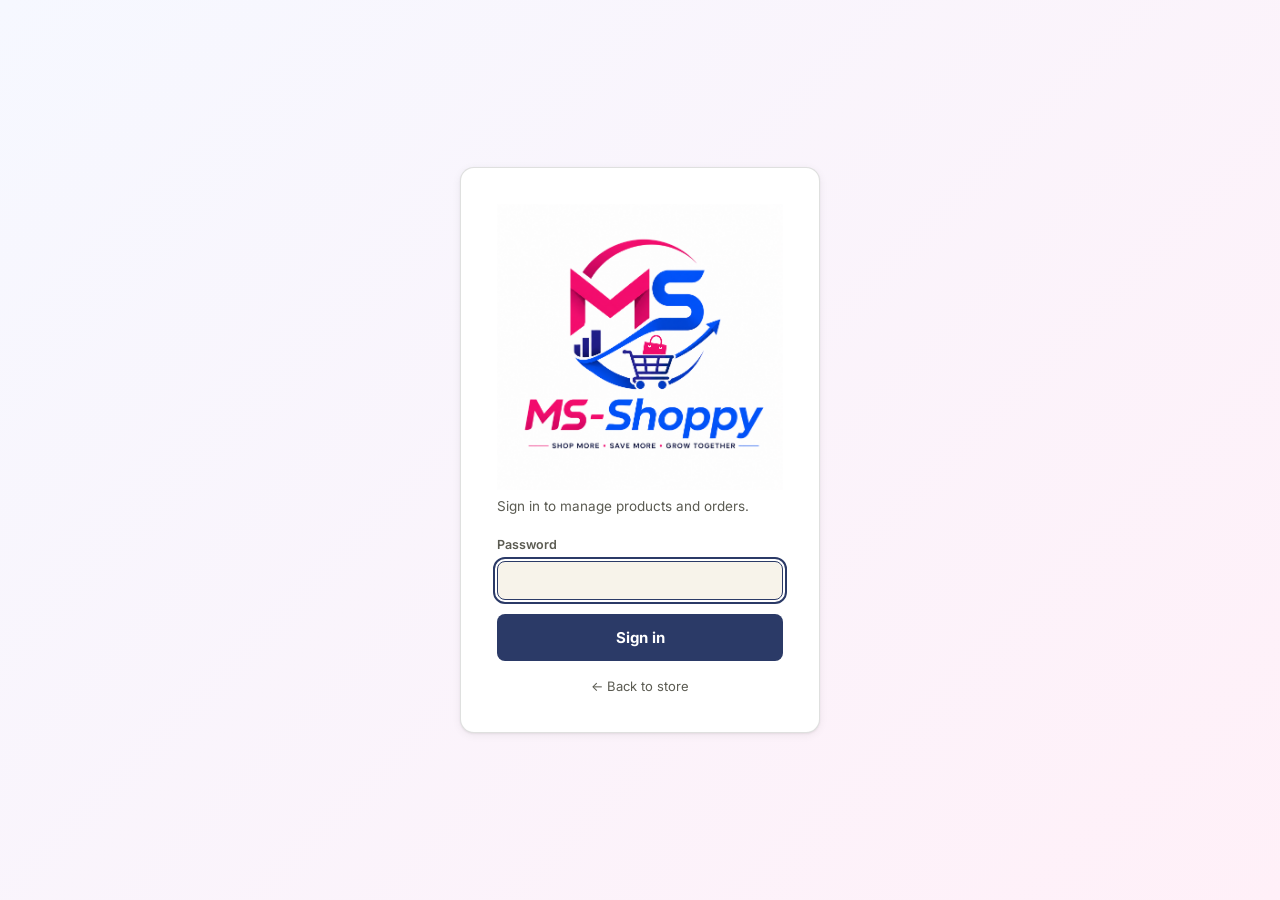
==== commit d92b71c4: "admin.html" ====
--- a/admin.html
+++ b/admin.html
@@ -12,7 +12,9 @@
 <!-- Login screen -->
 <div class="login-screen" id="loginScreen">
   <div class="login-card">
-    <span class="login-mark">Admin</span>
+    <div class="login-mark">
+    <img src="assets/images/logo.png" alt="MS-Shoppy Logo" class="logo">
+</div>
     <p class="login-sub">Sign in to manage products and orders.</p>
     <div class="form-error" id="loginError"></div>
     <form id="loginForm">
@@ -30,7 +32,10 @@
 <div class="admin-wrap" id="adminWrap" style="display:none;">
   <header class="admin-header">
     <div class="container admin-header-inner">
-      <span class="brand-mark">Admin panel</span>
+     <div class="brand-mark">
+    <img src="assets/images/logo.png" alt="MS-Shoppy Logo" class="logo">
+    <span>Admin Panel</span>
+</div>
       <div class="admin-header-actions">
         <a href="index.html" target="_blank" class="ghost-btn">View store</a>
         <button class="ghost-btn" id="logoutBtn">Log out</button>
@@ -155,12 +160,12 @@
           <input type="text" id="prodCategory" placeholder="e.g. Snacks">
         </div>
       </div>
-     <!-- <div class="field">
+    <!-- <div class="field">
         <label for="prodVideoUrl">Video URL (YouTube / Instagram, optional)</label>
         <input type="url" id="prodVideoUrl" placeholder="https://youtube.com/watch?v=...">
         <div class="field-hint">YouTube links play inline; other links (e.g. Instagram) open in a new tab.</div>
-      </div>
-      <div class="field">-->
+      </div> -->
+      <div class="field">
         <label for="prodImage">Product image</label>
         <input type="file" id="prodImage" accept="image/*">
         <div id="imagePreviewWrap"></div>
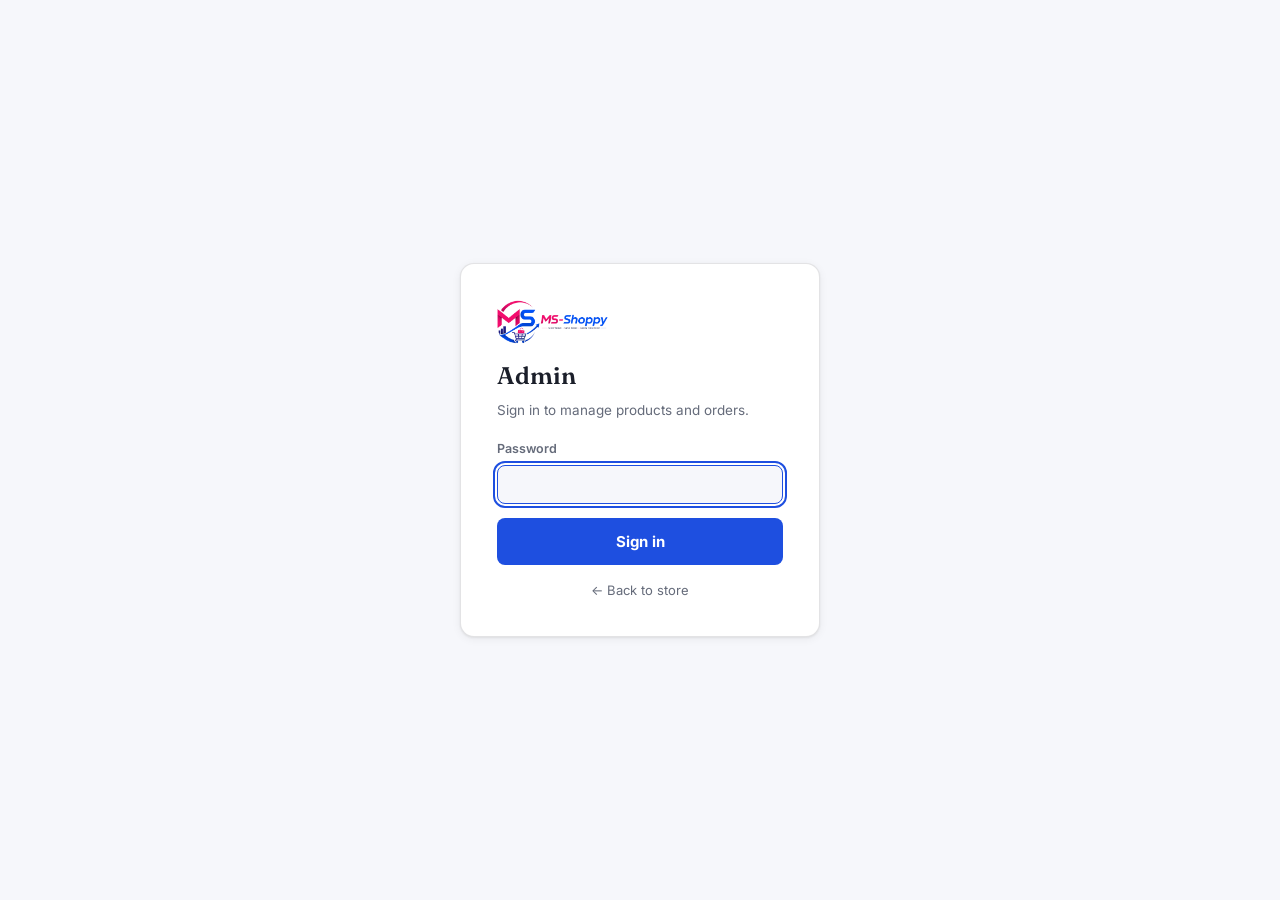
==== commit 184bf140: "Add files via upload" ====
--- a/admin.html
+++ b/admin.html
@@ -3,7 +3,9 @@
 <head>
 <meta charset="UTF-8">
 <meta name="viewport" content="width=device-width, initial-scale=1.0">
-<title>MS-Shoppy</title>
+<title>MS-Shoppy — Admin</title>
+<meta name="robots" content="noindex, nofollow">
+<link rel="icon" type="image/png" href="assets/img/logo.png">
 <link rel="stylesheet" href="assets/css/style.css">
 <link rel="stylesheet" href="assets/css/admin.css">
 </head>
@@ -12,9 +14,8 @@
 <!-- Login screen -->
 <div class="login-screen" id="loginScreen">
   <div class="login-card">
-    <div class="login-mark">
-    <img src="assets/images/logo.png" alt="MS-Shoppy Logo" class="logo">
-</div>
+    <img class="brand-logo login-logo" src="assets/img/logo.png" alt="MS-Shoppy">
+    <span class="login-mark">Admin</span>
     <p class="login-sub">Sign in to manage products and orders.</p>
     <div class="form-error" id="loginError"></div>
     <form id="loginForm">
@@ -32,10 +33,10 @@
 <div class="admin-wrap" id="adminWrap" style="display:none;">
   <header class="admin-header">
     <div class="container admin-header-inner">
-     <div class="brand-mark">
-    <img src="assets/images/logo.png" alt="MS-Shoppy Logo" class="logo">
-    <span>Admin Panel</span>
-</div>
+      <div class="admin-brand-group">
+        <img class="brand-logo admin-brand-logo" src="assets/img/logo.png" alt="MS-Shoppy Admin">
+        <span class="admin-panel-label">Admin panel</span>
+      </div>
       <div class="admin-header-actions">
         <a href="index.html" target="_blank" class="ghost-btn">View store</a>
         <button class="ghost-btn" id="logoutBtn">Log out</button>
@@ -127,6 +128,7 @@
 <!-- Product editor modal -->
 <div class="modal" id="productModal">
   <div class="modal-card">
+    <button type="button" class="modal-close" id="productModalClose" aria-label="Close">&times;</button>
     <h2 id="productModalTitle">Add product</h2>
     <div class="form-error" id="productError"></div>
     <form id="productForm">
@@ -160,11 +162,11 @@
           <input type="text" id="prodCategory" placeholder="e.g. Snacks">
         </div>
       </div>
-    <!-- <div class="field">
-        <label for="prodVideoUrl">Video URL (YouTube / Instagram, optional)</label>
-        <input type="url" id="prodVideoUrl" placeholder="https://youtube.com/watch?v=...">
-        <div class="field-hint">YouTube links play inline; other links (e.g. Instagram) open in a new tab.</div>
-      </div> -->
+       <div class="field">
+        <label  for="prodVideoUrl" >...</label>
+        <input type="url" id="prodVideoUrl" placeholder="..">
+        <div class="field-hint">dont enter anything....</div>
+      </div> 
       <div class="field">
         <label for="prodImage">Product image</label>
         <input type="file" id="prodImage" accept="image/*">
@@ -181,6 +183,7 @@
 <!-- Gallery photo modal -->
 <div class="modal" id="galleryModal">
   <div class="modal-card">
+    <button type="button" class="modal-close" id="galleryModalClose" aria-label="Close">&times;</button>
     <h2>Add gallery photo</h2>
     <div class="form-error" id="galleryError"></div>
     <form id="galleryForm">
@@ -201,6 +204,7 @@
 <!-- Banner modal -->
 <div class="modal" id="bannerModal">
   <div class="modal-card">
+    <button type="button" class="modal-close" id="bannerModalClose" aria-label="Close">&times;</button>
     <h2>Add banner</h2>
     <div class="form-error" id="bannerError"></div>
     <form id="bannerForm">
@@ -209,10 +213,10 @@
         <input type="file" id="bannerImage" accept="image/*" required>
         <div id="bannerPreviewWrap"></div>
       </div>
-      <!--<div class="field">
-        <label for="bannerLink">Link URL (optional)</label>
-        <input type="url" id="bannerLink" placeholder="https://...">
-      </div>-->
+      <div class="field">
+        <!-- <label for="bannerLink">Link URL (optional)</label>
+        <input type="url" id="bannerLink" placeholder="https://..."> -->
+      </div> 
       <button type="submit" class="checkout-btn" id="saveBannerBtn">Add banner</button>
     </form>
   </div>
--- a/assets/css/style.css
+++ b/assets/css/style.css
@@ -1,17 +1,19 @@
 @import url('https://fonts.googleapis.com/css2?family=Fraunces:opsz,wght@9..144,400;9..144,500;9..144,600;9..144,700&family=Inter:wght@400;500;600;700&family=IBM+Plex+Mono:wght@400;500&display=swap');
 
 :root {
-  --paper: #F7F3EA;
+  --paper: #F6F7FB;
   --paper-raised: #FFFFFF;
-  --ink: #20241F;
-  --ink-soft: #5B5B52;
-  --indigo: #2B3A67;
-  --indigo-deep: #1D2947;
+  --ink: #1B1F2A;
+  --ink-soft: #656B7A;
+  --indigo: #1E4FE0;
+  --indigo-deep: #12308F;
+  --pink: #E31C79;
+  --pink-deep: #B8135F;
   --marigold: #E8963A;
   --marigold-deep: #C97A22;
-  --sage: #6F8F6B;
-  --terracotta: #B4532A;
-  --line: rgba(32, 36, 31, 0.14);
+  --sage: #4C9A6A;
+  --terracotta: #D6335F;
+  --line: rgba(27, 31, 42, 0.12);
 
   --font-display: 'Fraunces', serif;
   --font-body: 'Inter', sans-serif;
@@ -85,6 +87,11 @@
   font-size: 26px;
   font-weight: 600;
   letter-spacing: -0.01em;
+}
+
+.brand-logo {
+  height: 70px;
+  width: 190px;
 }
 
 .brand-tag {
@@ -124,7 +131,7 @@
   display: flex;
   align-items: center;
   gap: 8px;
-  background: #2A55E5;
+  background: var(--indigo);
   color: #fff;
   padding: 10px 18px;
   border-radius: 999px;
@@ -133,7 +140,7 @@
   transition: background 0.15s ease;
 }
 
-.cart-button:hover { background: var(--#2A55E5); }
+.cart-button:hover { background: var(--indigo-deep); }
 
 .cart-count {
   background: #ffff00;
@@ -573,6 +580,38 @@
   border-radius: 8px;
   margin-bottom: 16px;
 }
+
+.cod-note.call-note {
+  background: #EEF1FE;
+  border-color: rgba(37, 71, 224, 0.3);
+  color: var(--indigo-deep);
+}
+
+.modal-close {
+  position: absolute;
+  top: 14px;
+  right: 14px;
+  background: var(--paper);
+  border: 1px solid var(--line);
+  color: var(--ink-soft);
+  width: 32px;
+  height: 32px;
+  border-radius: 50%;
+  font-size: 20px;
+  line-height: 1;
+  display: flex;
+  align-items: center;
+  justify-content: center;
+  cursor: pointer;
+  z-index: 2;
+}
+
+.modal-close:hover {
+  border-color: var(--indigo);
+  color: var(--indigo);
+}
+
+.modal-card { position: relative; }
 
 .form-error {
   color: var(--terracotta);
@@ -939,14 +978,14 @@
   font-family: var(--font-mono);
   font-weight: 700;
   font-size: 15.5px;
-  color: var(--terracotta);
+  color: var(--pink-deep);
 }
 
 .discount-badge {
   font-family: var(--font-mono);
   font-size: 10.5px;
   font-weight: 700;
-  background: var(--terracotta);
+  background: var(--pink);
   color: #fff;
   padding: 2px 7px;
   border-radius: 5px;
--- a/assets/css/admin.css
+++ b/assets/css/admin.css
@@ -1,4 +1,4 @@
-.admin-body { background:linear-gradient(135deg,#F6F8FF,#FFF0F8); }
+.admin-body { background: var(--paper); }
 
 /* ---------- Login ---------- */
 .login-screen {
@@ -19,6 +19,12 @@
   box-shadow: var(--shadow);
 }
 
+.login-logo {
+  height: 44px;
+  width: auto;
+  margin-bottom: 14px;
+}
+
 .login-mark {
   font-family: var(--font-display);
   font-size: 24px;
@@ -51,6 +57,29 @@
   align-items: center;
   justify-content: space-between;
   padding: 16px 24px;
+  gap: 12px;
+}
+
+.admin-header-inner > div:first-child,
+.admin-header-inner {
+  flex-wrap: wrap;
+}
+
+.admin-brand-group {
+  display: flex;
+  align-items: center;
+}
+
+.admin-brand-logo {
+  height: 34px;
+  width: auto;
+}
+
+.admin-panel-label {
+  font-family: var(--font-display);
+  font-size: 15px;
+  color: var(--ink-soft);
+  margin-left: 10px;
 }
 
 .admin-header-actions { display: flex; gap: 10px; }
